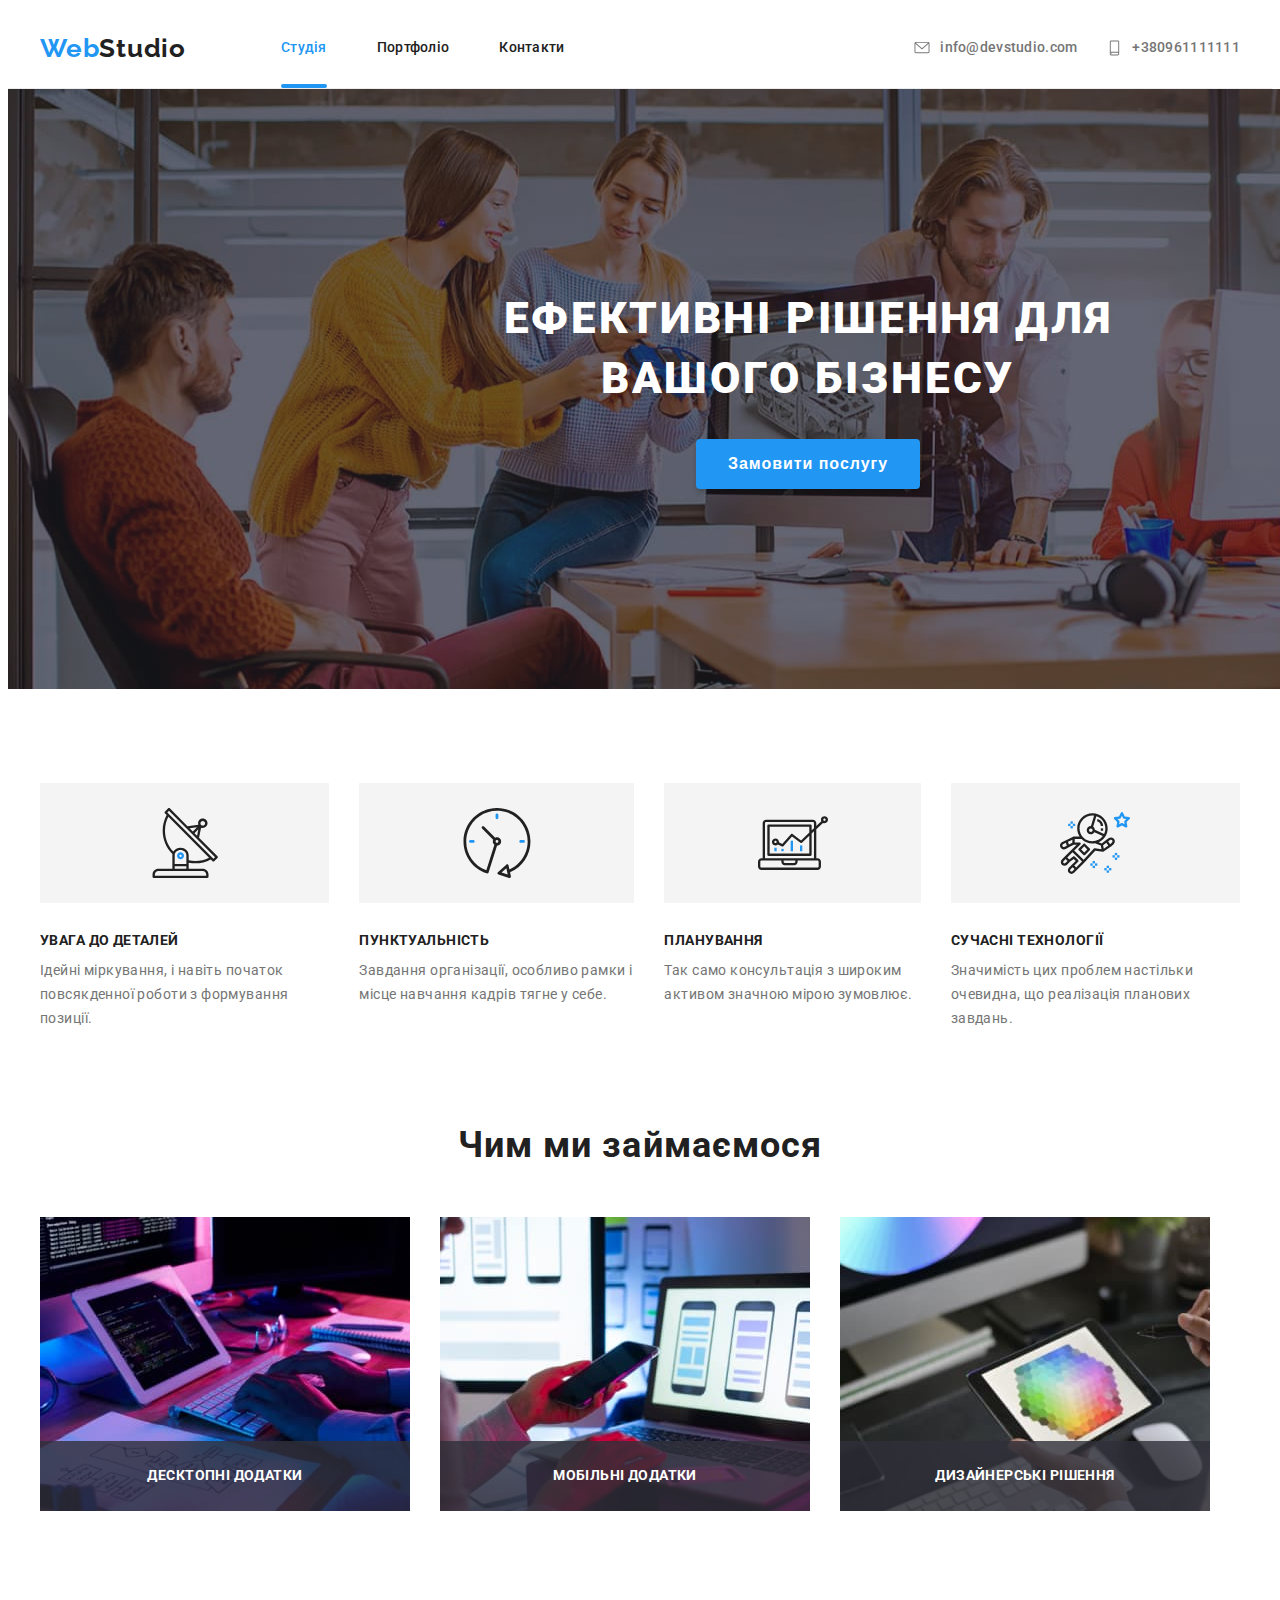
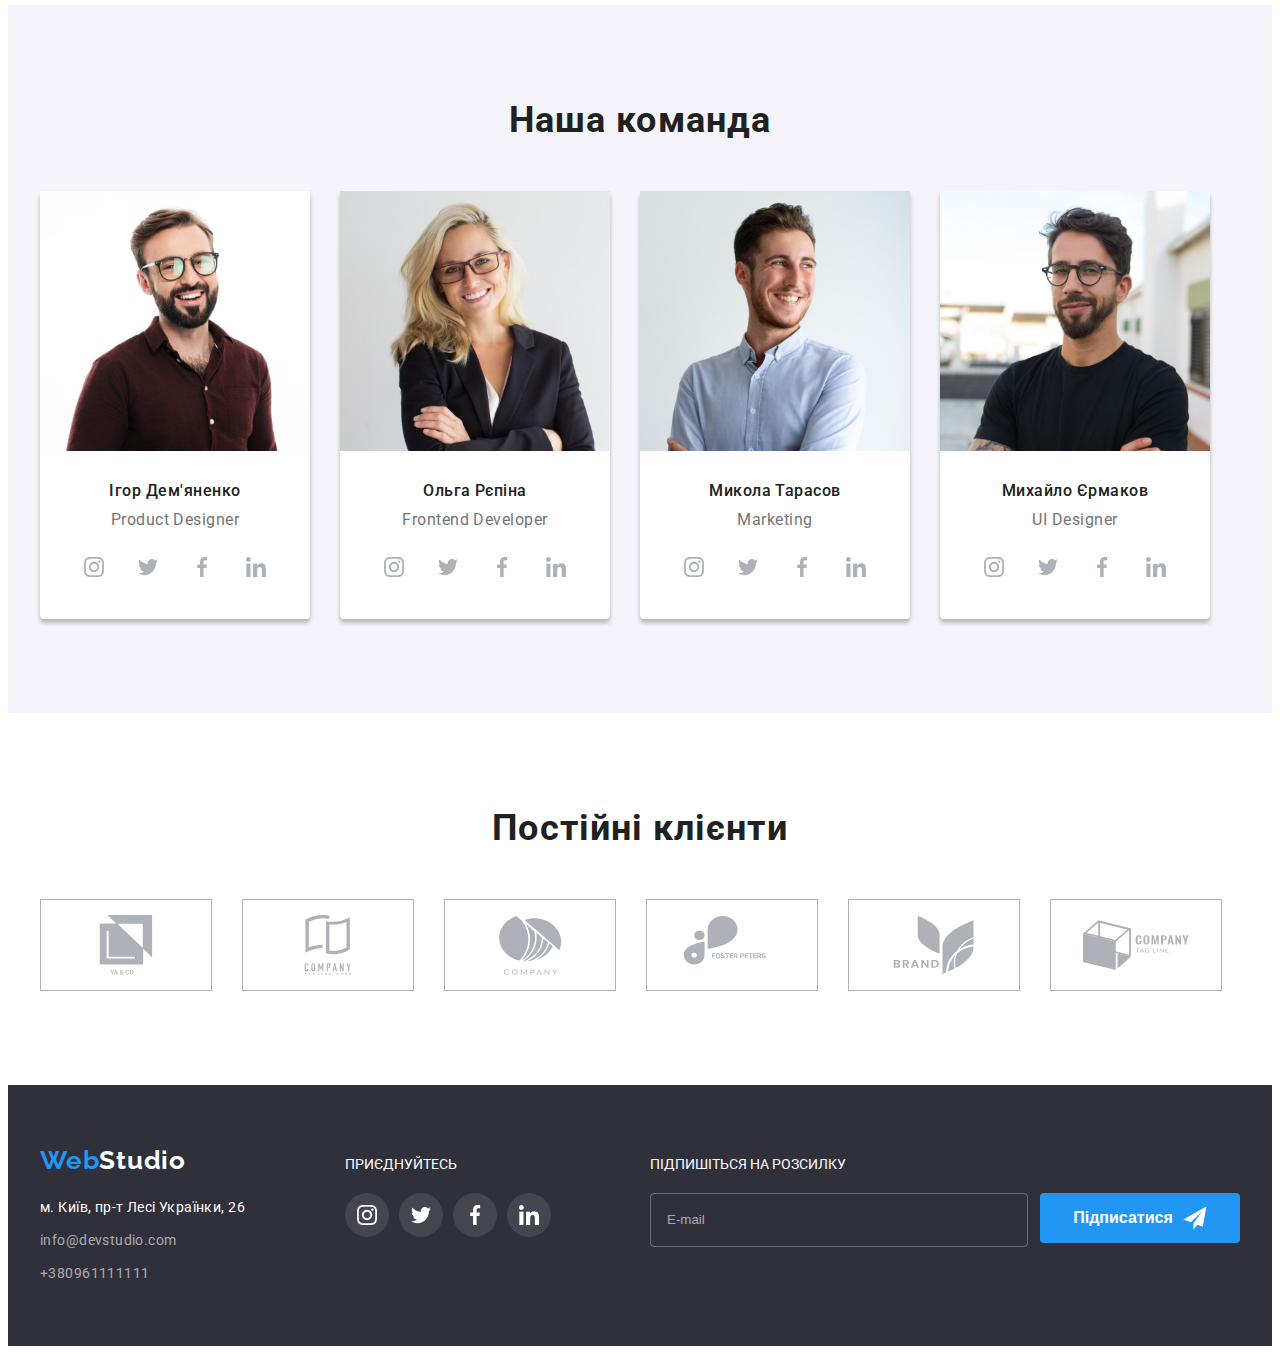
==== index.html @ 42d8f159 "+" ====
<!DOCTYPE html>
<html lang="uk">
<head>
    <meta charset="UTF-8">
    <meta http-equiv="X-UA-Compatible" content="IE=edge">
    <meta name="viewport" content="width=device-width, initial-scale=1.0">
    <title>WebStudio</title>
    <link href="https://fonts.googleapis.com/css2?family=Raleway:wght@700&family=Roboto:wght@400;500;700;900&display=swap" rel="stylesheet">
    <link rel="stylesheet" href="https://cdnjs.cloudflare.com/ajax/libs/modern-normalize/1.1.0/modern-normalize.min.css" integrity="sha512-wpPYUAdjBVSE4KJnH1VR1HeZfpl1ub8YT/NKx4PuQ5NmX2tKuGu6U/JRp5y+Y8XG2tV+wKQpNHVUX03MfMFn9Q==" crossorigin="anonymous" referrerpolicy="no-referrer" >
    <link rel="stylesheet" href="./css/styles.css">
</head>
<body>
    <header class="header">
        <div class="container header-container">
            <nav class="navigation">
                <a class="logo link" href="./index.html"> Web<span class="logo-black">Studio</span></a>
                <ul class="nav-list list">
                    <li class="nav-list-item"><a class="nav-list-link current link" href="">Студія</a></li>
                    <li class="nav-list-item"><a class="nav-list-link  link" href="./portfolio.html">Портфоліо</a></li>
                    <li class="nav-list-item"><a class="nav-list-link  link" href="">Контакти</a></li>
                </ul>
            </nav>
            <ul class="contacts list">
               <li class="contacts-list-item">
                  <a class="contacts-mail link" href="mailto:info@devstudio.com">
                    <svg class="contacts-list-icon" width="16" height="15" >
                      <use  href="./imges/symbol-defs.svg#envelope"></use>
                    </svg>
                info@devstudio.com</a>
               </li>
                <li class="contacts-list-item">
                  <a class="contacts-number link" href="tel:+380961111111">
                    <svg class="contacts-list-icon" width="15" height="16" >
                      <use  href="./imges/symbol-defs.svg#smartphone"></use>
                    </svg>
                    +380961111111
                  </a> 
                </li>
            </ul>
        </div>
    </header>
 <main>
    <section class="hero section">
        <div class="container">    
          <h1 class="main-title">Ефективні рішення для вашого бізнесу</h1>
          <button class="modal-btn" type="button" data-modal-open>Замовити послугу</button>
        </div>
    </section>
    <section class="attribute section">
        <div class="container">
            <h2 class="title visually-hidden">Особливості</h2>
            <ul class="attribute-list list">
             <li class="attribute-item">
              <div class="attribute-icon">
                <svg class="attribute-list-icon" width="70" height="70"  >
                  <use  href="./imges/symbol-defs.svg#group"></use>
                </svg>
              </div>
               <h3 class="attribute-title">УВАГА ДО ДЕТАЛЕЙ</h3> 
               <p class="attribute-text">Ідейні міркування, і навіть початок повсякденної роботи з формування позиції.</p>
             </li>
             <li class="attribute-item">
               <div class="attribute-icon">
                <svg class="attribute-list-icon" width="70" height="70">
                  <use  href="./imges/symbol-defs.svg#clock"></use>
                </svg>
               </div>
                <h3 class="attribute-title">ПУНКТУАЛЬНІСТЬ</h3>
                <p class="attribute-text">Завдання організації, особливо рамки і місце навчання кадрів тягне у себе.  </p>
             </li>
             <li class="attribute-item">
               <div class="attribute-icon">
                <svg class="attribute-list-icon" width="70" height="70">
                  <use  href="./imges/symbol-defs.svg#diagram"></use>
                </svg>
               </div>
                 <h3 class="attribute-title">ПЛАНУВАННЯ</h3>
                 <p class="attribute-text">Так само консультація з широким активом значною мірою зумовлює.</p>
             </li>
             <li class="attribute-item">
               <div class="attribute-icon">
                 <svg class="attribute-list-icon" width="70" height="70">
                   <use  href="./imges/symbol-defs.svg#astronaut"></use>
                 </svg>
               </div>
                 <h3 class="attribute-title">СУЧАСНІ ТЕХНОЛОГІЇ</h3>
                 <p class="attribute-text">Значимість цих проблем настільки очевидна, що реалізація планових завдань.</p>
             </li>
            </ul> 
        </div>
    </section>
    <section class="work section">
        <div class="container">
            <h2 class="section-title">Чим ми займаємося</h2>
          <ul class="work-list list">
             <li class="work-item">
                <div class="work-item-img">
                  <img src="./imges/about-img-1.jpg" alt="програмуваня" width="370">
                  <div class="work-name">
                    <p class="work-name-text">ДЕСКТОПНІ ДОДАТКИ</p>
                  </div>
                </div> 
              </li>
             <li class="work-item">
              <div class="work-item-img">
                <img src="./imges/about-img-2.jpg" alt="розробка додатку" width="370">
                <div class="work-name">
                  <p class="work-name-text">МОБІЛЬНІ ДОДАТКИ</p>
                </div>
              </div> 
             </li>
             <li class="work-item">
              <div class="work-item-img">
                <img src="./imges/about-img-3.jpg" alt="стилізація" width="370">
                <div class="work-name">
                  <p class="work-name-text">ДИЗАЙНЕРСЬКІ РІШЕННЯ</p>
                </div>
              </div> 
             </li>
          </ul>
        </div>
    </section>
    <section class="collectivity section">
        <div class="container">   
          <h2 class="section-title">Наша команда</h2>
          <ul class="collectivity-list list">
              <li class="collectivity-item">
                  <img src="./imges/team_card_1.jpg" alt="Ігор Дем'яненко" width="270">
                 <div class="collectivity-data">
                     <h3 class="collectivity-title">Ігор Дем'яненко</h3>
                     <p class="collectivity-text">Product Designer</p>
                     <ul class="social-list list">
                        <li class="social-list-item">
                          <a class="social-list-link" href="">
                            <svg class="social-list-icon" width="20" height="20">
                                <use  href="./imges/symbol-defs.svg#instagram"></use>
                            </svg>
                          </a>
                          </li>
                          <li class="social-list-item">
                             <a class="social-list-link" href="">
                              <svg class="social-list-icon" width="20" height="20">
                                  <use  href="./imges/symbol-defs.svg#twitter"></use>
                              </svg>
                             </a>
                          </li>
                          <li class="social-list-item">
                             <a class="social-list-link" href="">
                               <svg class="social-list-icon" width="20" height="20">
                                  <use  href="./imges/symbol-defs.svg#facebook"></use>
                               </svg>
                             </a>
                          </li>
                          <li class="social-list-item">
                            <a class="social-list-link" href="">
                              <svg class="social-list-icon" width="20" height="20">
                                  <use  href="./imges/symbol-defs.svg#linkedin"></use>
                              </svg>
                            </a>
                          </li>
                       </ul>   
                 </div>
              </li>
              <li class="collectivity-item">
                  <img src="./imges/team_card_2.jpg" alt="Ольга Рєпіна" width="270">
                  <div class="collectivity-data">
                     <h3 class="collectivity-title">Ольга Рєпіна</h3>
                     <p class="collectivity-text">Frontend Developer</p>
                     <ul class="social-list list">
                        <li class="social-list-item">
                          <a class="social-list-link" href="">
                            <svg class="social-list-icon" width="20" height="20">
                                <use  href="./imges/symbol-defs.svg#instagram"></use>
                            </svg>
                          </a>
                        </li>
                        <li class="social-list-item">
                            <a class="social-list-link" href="">
                              <svg class="social-list-icon" width="20" height="20">
                                  <use  href="./imges/symbol-defs.svg#twitter"></use>
                              </svg>
                            </a>
                          </li>
                          <li class="social-list-item">
                            <a class="social-list-link" href="">
                              <svg class="social-list-icon" width="20" height="20">
                                  <use  href="./imges/symbol-defs.svg#facebook"></use>
                              </svg>
                            </a>
                          </li>
                          <li class="social-list-item">
                            <a class="social-list-link" href="">
                              <svg class="social-list-icon" width="20" height="20">
                                  <use  href="./imges/symbol-defs.svg#linkedin"></use>
                              </svg>
                            </a>
                          </li>
                     </ul>
                  </div>
              </li>
              <li class="collectivity-item">
                  <img src="./imges/team_card_3.jpg" alt="Микола Тарасов" width="270">
                  <div class="collectivity-data">
                      <h3 class="collectivity-title">Микола Тарасов</h3>
                      <p class="collectivity-text">Marketing</p>
                      <ul class="social-list list">
                        <li class="social-list-item">
                          <a class="social-list-link" href="">
                            <svg class="social-list-icon" width="20" height="20">
                                <use  href="./imges/symbol-defs.svg#instagram"></use>
                            </svg>
                          </a>
                        </li>
                         <li class="social-list-item">
                            <a class="social-list-link" href="">
                              <svg class="social-list-icon" width="20" height="20">
                                  <use  href="./imges/symbol-defs.svg#twitter"></use>
                              </svg>
                            </a>
                         </li>
                          <li class="social-list-item">
                            <a class="social-list-link" href="">
                              <svg class="social-list-icon" width="20" height="20">
                                  <use  href="./imges/symbol-defs.svg#facebook"></use>
                              </svg>
                            </a>
                          </li>
                          <li class="social-list-item">
                            <a class="social-list-link" href="">
                              <svg class="social-list-icon" width="20" height="20">
                                  <use  href="./imges/symbol-defs.svg#linkedin"></use>
                              </svg>
                            </a>
                          </li>
                     </ul>
                  </div>
              </li>
              <li class="collectivity-item">
                  <img src="./imges/team_card_4.jpg" alt="Михайло Єрмаков" width="270">
                  <div class="collectivity-data">
                      <h3 class="collectivity-title">Михайло Єрмаков</h3>
                      <p class="collectivity-text">UI Designer</p>
                      <ul class="social-list list">
                        <li class="social-list-item">
                          <a class="social-list-link" href="">
                            <svg class="social-list-icon" width="20" height="20">
                                <use  href="./imges/symbol-defs.svg#instagram"></use>
                            </svg>
                          </a>
                        </li>
                        <li class="social-list-item">
                            <a class="social-list-link" href="">
                              <svg class="social-list-icon" width="20" height="20">
                                  <use  href="./imges/symbol-defs.svg#twitter"></use>
                              </svg>
                            </a>
                          </li>
                          <li class="social-list-item">
                            <a class="social-list-link" href="">
                              <svg class="social-list-icon" width="20" height="20">
                                  <use  href="./imges/symbol-defs.svg#facebook"></use>
                              </svg>
                            </a>
                          </li>
                          <li class="social-list-item">
                            <a class="social-list-link" href="">
                              <svg class="social-list-icon" width="20" height="20">
                                  <use  href="./imges/symbol-defs.svg#linkedin"></use>
                              </svg>
                            </a>
                          </li>
                     </ul>
                  </div>
              </li>
          </ul>
        </div>
    </section>
    <section class="compani section">
      <div class="container">
        <h2 class="section-title">Постійні клієнти</h2>
      <ul class="compani-list list">
        <li class="compani-list-item">
          <a class="compani-list-link" href="">
            <svg class="compani-list-icon" width="106" height="60"> 
              <use href="./imges/symbol-defs.svg#logo"></use>
            </svg>
          </a>
        </li>
        <li class="compani-list-item">
          <a class="compani-list-link" href="">
            <svg class="compani-list-icon"  width="106" height="60"">
              <use href="./imges/symbol-defs.svg#logo-1"></use>
            </svg>
          </a>
        </li>
        <li class="compani-list-item">
          <a class="compani-list-link" href="">
            <svg class="compani-list-icon"  width="106" height="60">
              <use href="./imges/symbol-defs.svg#logo-2"></use>
            </svg>
          </a>
        </li>
        <li class="compani-list-item">
          <a class="compani-list-link" href="">
            <svg class="compani-list-icon"  width="106" height="60">
              <use href="./imges/symbol-defs.svg#logo-3"></use>
            </svg>
          </a>
        </li>
        <li class="compani-list-item">
          <a class="compani-list-link" href="">
            <svg class="compani-list-icon"  width="106" height="60">
              <use href="./imges/symbol-defs.svg#logo-4"></use>
            </svg>
          </a>
        </li>
        <li class="compani-list-item">
          <a class="compani-list-link" href="">
            <svg class="compani-list-icon"  width="106" height="60">
              <use href="./imges/symbol-defs.svg#logo-5"></use>
            </svg>
          </a>
        </li>
      </ul>
      </div>
    </section>
 </main>
     <footer class="footer">
       <div class="container futer-info">
         <div class="footer-address">
            <a class="logo logo-footer link" href="./index.html">Web<span class="logo-white">Studio</span></a>
           <address class="address">
              <ul class="address-list list">
                <li class="nav-list-item-footer"><a class="address-list-link link" href="https://goo.gl/maps/DkGN3iH8CmDDAtgB7" target="_blank">м. Київ, пр-т Лесі Українки, 26</a></li>
                <li class="nav-list-item-footer"><a class="address-list-link mail link" href="mailto:info@devstudio.com">info@devstudio.com</a></li>
                <li class="nav-list-item-footer"><a class="address-list-link tel link" href="tel:+380961111111">+380961111111</a></li>
              </ul>
           </address>
         </div>
          <div class="footer-social">
           <p class="futer-title">ПРИЄДНУЙТЕСЬ</p>
           <ul class="footer-social-list list">
             <li class="footer-social-list-item">
               <a class="footer-social-list-link" href="">
                 <svg class="social-list-icon" width="20" height="20">
                     <use  href="./imges/symbol-defs.svg#instagram"></use>
                 </svg>
               </a>
             </li>
             <li class="footer-social-list-item">
                <a class="footer-social-list-link" href="">
                  <svg class="social-list-icon" width="20" height="20">
                      <use  href="./imges/symbol-defs.svg#twitter"></use>
                  </svg>
                </a>
              </li>
              <li class="footer-social-list-item">
                <a class="footer-social-list-link" href="">
                  <svg class="social-list-icon" width="20" height="20">
                      <use  href="./imges/symbol-defs.svg#facebook"></use>
                  </svg>
                </a>
              </li>
              <li class="footer-social-list-item">
                <a class="footer-social-list-link" href="">
                  <svg class="social-list-icon" width="20" height="20">
                      <use  href="./imges/symbol-defs.svg#linkedin"></use>
                  </svg>
                </a>
              </li>
           </ul>
         </div>
         <div>
          <form class="contact-form" >
            <p class="futer-title">ПІДПИШІТЬСЯ НА РОЗСИЛКУ</p>
            <div class="mail-contact">
              <label for="">
                <input class="mail-contact-form" type="email" name="mail" placeholder="E-mail">
              </label>
              <button type="submit" class="btn-submit">
                Підписатися
                <svg class="btn-submi-icon" width="24" height="24">
                  <use href="./imges/symbol-defs.svg#telegram"></use>
                </svg>
              </button>
            </div>
           </form>
         </div>
       </div>
     </footer>


     <div class="backdrop is-hidden " data-modal>
          <div class="modal">
            <form class="modal-form" >
              <p class="modal-form-title">Залиште свої дані, ми вам передзвонимо</p>
                <label class="form-failed">
                  <span class="name-input">Ім'я</span>
                  <span class="form-input-wraper">
                    <input type="tel" name="user_tel" class="form-input" required >
                    <svg class="form-icon" width="18" height="18">
                      <use href="./imges/symbol-defs.svg#icon-person-modal"></use>
                    </svg>
                  </span>
                </label>
                <label lass="form-failed">
                  <span class="name-input">Телефон</span>
                  <span class="form-input-wraper">
                    <input type="text" name="user_phone" class="form-input" required >
                    <svg class="form-icon" width="18" height="18">
                      <use href="./imges/symbol-defs.svg#icon-phone-modal"></use>
                    </svg>
                  </span>
                </label>
                <label lass="form-failed">
                  <span class="name-input">Пошта</span>
                  <span class="form-input-wraper">
                    <input type="email" name="user_mail" class="form-input" required>
                    <svg class="form-icon" width="18" height="18">
                      <use href="./imges/symbol-defs.svg#icon-email-modal" ></use>
                    </svg>
                  </span>
                </label>
              <label class="form-failed-textarea">
               <span class="name-input"> Коментар</span>
                <textarea name="user_messege" class="form_textarea" placeholder="Введіть текст"></textarea>
              </label>
              <div class="form-checkbox-wraper">
                <input type="checkbox" name="user_polici" class="form-checkbox visually-hidden" id="polici-checkbox" required> 
                <label for="polici-checkbox"  class="form-failed-checkbox">
                Погоджуюся з розсилкою та приймаю&nbsp<a href="">Умови договору</a>
               </label>
              </div>
              <button type="submit" class="form-submit-btn">Відправити</button>
              
            </form>
            <button type="button" class="modal-close-btn"  data-modal-close>
              <svg class="modal-close-icon" width="18" height="18">
                <use href="./imges/symbol-defs.svg#icon-close"></use>
              </svg>
            </button>
          </div>
     </div>

     <script src="./js/modal.js"></script>
</body>
</html>
---- css/styles.css ----
:root{
    --primari-font-family:"Roboto", sans-serif;
    --secondary-font-family:"Raleway", sans-serif;
    --accent-color:#2196F3;
    --text-color:#757575;
    --title-color:#212121;
    --secondary-color:#FFFFFF;
    --secondary-background-color:#2F303A;
    --primari-background-color:#F5F4F5;
    --social-color-icon:#AFB1B8;


}
.list{
list-style: none;
}
.link{
text-decoration: none;
}
h1,
h2,
h3,
p{
    margin-top: 0;
    margin-bottom: 0;
}
ul,
ol{
    margin-top: 0;
    margin-bottom: 0;
    padding-left: 0;
}
img{
    display: block;
}
.container{
    width: 1200px;
    padding-left: 15px;
    padding-right: 15px;
    margin-left: auto;
    margin-right: auto;

}
.visually-hidden {
    position: absolute;
    width: 1px;
    height: 1px;
    margin: -1px;
    border: 0;
    padding: 0;
    white-space: nowrap;
    clip-path: inset(100%);
    clip: rect(0 0 0 0);
    overflow: hidden;
  }
 
body{
    font-family:var(--primari-font-family);
    color: var(--title-color);
    border-color: var(--primari-background-color);
}
.section{
    padding-top: 94px;
    padding-bottom: 94px;
}
.section-title{
    margin-bottom: 50px;
}
.header{
    background-color: var(--secondary-color);
    border-bottom: 1px solid #ECECEC;
}
.header-container{
    display: flex;
    align-items: center;
}
.navigation{
    display: flex;
    align-items: center;
}
.logo { 
  margin-right: 95px; 
  font-family: var(--secondary-font-family);
  font-weight: 700;
  font-size: 26px;
  line-height: 1.19;

  letter-spacing: 0.03em;

  color:var(--accent-color);
}
.logo-black{
    color:var(--title-color);
}

.logo-white{
    color:var(--secondary-color);
}
.logo-footer{
    display: inline-block;
    margin-bottom: 20px;
    margin-right: 0px;
}
.nav-list{
    display: flex;
    align-items: center;
    
}
.nav-list-item:not(:last-child){
    margin-right: 50px;
}
.nav-list-item{
    position: relative;
}
.current::after{
    content: '';
    position: absolute;
    left: 0;
    bottom: 0;
    display: block;
    width: 100%;
    height: 4px;
    background-color: var(--accent-color);
    border-radius: 2px;
}



.nav-list-link{
  display: block;
  padding-top: 32px;
  padding-bottom: 32px;
  font-weight: 500;
  font-size: 14px;
  line-height: 1.14;
  letter-spacing: 0.02em;
  color:var(--title-color);

  transition:color 250ms cubic-bezier(0.4, 0, 0.2, 1) ;
}
.nav-list .nav-list-link.current{
    color: var(--accent-color);
}

.nav-list-link:hover,
.nav-list-link:focus{
    color: var(--accent-color);
}
.contacts{
    display: flex;
    margin-left: auto;
}
.contacts-list-item:not(:last-child) {
    margin-right: 30px;
}
.contacts-mail{
  display: flex;  
  font-weight: 500;
  font-size: 14px;
  line-height: 1.14;
  letter-spacing: 0.02em;
  fill: var(--text-color);
  color:var(--text-color);

  transition:color 250ms cubic-bezier(0.4, 0, 0.2, 1);
}
.contacts-mail:hover,
.contacts-mail:focus{
    color:var(--accent-color);
    fill: var(--accent-color);
}
.contacts-number{
 display: flex;
font-weight: 500;
font-size: 14px;
line-height: 1.14;
letter-spacing: 0.02em;
fill: var(--text-color);
color:var(--text-color);

transition:color 250ms cubic-bezier(0.4, 0, 0.2, 1);
}
.contacts-number:hover,
.contacts-number:focus{
    color:var(--accent-color);
    fill:var(--accent-color);
}

.contacts-list-icon{
    margin-right: 10px;
    transition:fill 250ms cubic-bezier(0.4, 0, 0.2, 1);
    
}
.hero{
    background-image:linear-gradient(
        rgba(47, 48, 58, 0.4),
        rgba(47, 48, 58, 0.4)
    ),
     url("../imges/hero.jpg") ;
    background-size: cover;
    padding-top: 200px;
    padding-bottom: 200px;
    margin-left: auto;
    margin-right: auto;
    width: 1600px;
    background-color: var(--secondary-background-color);
    text-align: center;
}
.main-title{
  margin-left: auto;
  margin-right: auto; 
  margin-bottom: 30px;
  width: 696px;
  font-weight: 900;
  font-size: 44px;
  line-height: 1.36;


 letter-spacing: 0.06em;
 text-transform: uppercase;

 color: var(--secondary-color);

}

.modal-btn{
min-width: 152px;
padding: 10px  32px;
border: 0px;

font-weight: 700;
font-size: 16px;
line-height: 1.88;

border-radius: 4px;
letter-spacing: 0.06em;
cursor: pointer;
box-shadow: 0px 4px 4px rgba(0, 0, 0, 0.15);
color: #FFFFFF;
background-color:var(--accent-color);

transition:background-color 250ms cubic-bezier(0.4, 0, 0.2, 1);
}
.modal-btn:hover,
.modal-btn:focus{
 background-color:#188CE8;
}
.title{
    visibility: hidden;
 
}
.attribute-icon{
    display: flex;
    justify-content: center;
    align-items: center;
    margin-bottom: 30px;
    height: 120px;
    background-color:var(--primari-background-color);
}

.attribute-list{
    display: flex;
    margin-left: -30px;
    margin-top: -30px;
}
.attribute-item{
    flex-basis: calc((100%-4*30)/4);
    margin-left: 30px;
    margin-top: 30px;
}

.attribute-title{
  margin-bottom: 10px;    
  font-family:var(--primari-font-family);
  font-weight: 700;
  font-size: 14px;
  line-height: 1.14;
  letter-spacing: 0.03em;
  text-transform: uppercase;

  color:var(--title-color);
}

.attribute-text{
font-family: var(--primari-font-family);
font-size: 14px;
line-height: 1.71;

letter-spacing: 0.03em;

color: var(--text-color);

}
.work{
    padding-top: 0px;
}
.work-list{
    display: flex;
    margin-left: -30px;
    margin-top: -30px;
}
.work-item{
    margin-left: 30px;
    margin-top: 30px; 
}
.work-item-img{
    position: relative;
    
}
.work-name{
    position: absolute;
    display: flex;
    justify-content: center;
    align-items: center;
    height: 70px;
    width: 100%;
    left: 0;
    bottom: 0;
   background-color:  rgba(47, 48, 58, 0.8);
    
}
.work-name-text{
  
 font-family:var(--primari-font-family);
 font-weight: 700;
 font-size: 14px;
 line-height: 1.14;
 text-align: center;
 letter-spacing: 0.03em;

 color:var(--secondary-color);
}
.collectivity{
    background-color:#F5F4FA;
}
.collectivity-list{
    display: flex;
    margin-left: -30px;
    margin-top: -30px;
}
.section-title{
font-family: var(--primari-font-family);
font-weight: 700;
font-size: 36px;
line-height: 1.17;
text-align: center;
letter-spacing: 0.03em;

color: var(--title-color);
}
.collectivity-item{
    margin-left: 30px;
    margin-top: 30px;
    background-color: var(--secondary-color);
    border-radius: 0px 0px 4px 4px;
    box-shadow: 0px 4px 4px 0px rgba(0,0,0,0.25);
}
.collectivity-title{
  margin-bottom: 10px;  
  font-family: var(--primari-font-family);
  font-weight: 500;
  font-size: 16px;
  line-height: 1.19;
  letter-spacing: 0.03em;
  color:var(--title-color);
}
.collectivity-text{
font-family: var(--primari-font-family);
font-size: 16px;
line-height: 1.19;
letter-spacing: 0.03em;
margin-bottom: 16px;

color:var(--text-color);
}
.collectivity-data{
    padding: 30px 32px 30px 32px;
    text-align: center;
    letter-spacing: 0.03em;

}
.compani-list{
    display: flex;
    margin-left: -30px;
    margin-top: -30px;
    
}

  .compani-list-item{
    margin-left: 30px;
    margin-top: 30px; 
   
  }
 
  .compani-list-link{
    display: flex;
    width: 170px;
    height: 90px;
    fill: var(--social-color-icon);
    border: 1px solid var(--social-color-icon);
    transition:border-color 250ms cubic-bezier(0.4, 0, 0.2, 1);
  }
  .compani-list-link:hover,
  .compani-list-link:focus{
    border-color: var(--accent-color);
  }
  .compani-list-icon{
    transition:fill 250ms cubic-bezier(0.4, 0, 0.2, 1);
  }

  .compani-list-link:hover,
  .compani-list-link:focus{
    fill: var(--accent-color);
  }
  .compani-list-link{
    display: flex;
    justify-content: center;
    align-items: center;
  }
  .social-list{
    display: flex;
    justify-content: space-between;
  }
  .social-list-link{
    display: flex;
    align-items: center;
    justify-content: center;
    width: 44px;
    height: 44px;
    border-radius: 50%;
    fill: var(--social-color-icon);

    transition:background-color 250ms cubic-bezier(0.4, 0, 0.2, 1);

  }
  .social-list-icon{
    
    transition:fill 250ms cubic-bezier(0.4, 0, 0.2, 1);
  }
  .social-list-link:hover,
  .social-list-link:focus{
   background-color:var(--accent-color) ; 
   fill: var(--secondary-color);
  }

.footer{
    padding-top: 60px;
    padding-bottom: 60px;
    background-color: var(--secondary-background-color);
}

.address-list-link{
font-family:var(--primari-font-family);
font-style: normal;
font-size: 14px;
line-height: 1.71;
letter-spacing: 0.03em;

color: var(--secondary-color);
}
.nav-list-item-footer:not(:last-child){
    margin-bottom: 9px;
}
.mail,
.tel{
   color:rgba(255, 255, 255, 60%) 
}
.futer-info{
    display: flex;
    align-items: baseline;
    justify-content: space-between;
}
.futer-title{
    margin-bottom: 20px;
    font-family: Roboto;
    font-style: bold;
    font-size: 14px;
    line-height: 1.14;

    letter-spacing: 3% ;
    color: var(--secondary-color);
}


.footer-social-list{
    display: flex;
    justify-content: space-between;
    margin-left: -10px;
    margin-top: -10px;
    
}
.footer-social-list-item{
    margin-left: 10px;
    margin-top: 10px;
    
}
.footer-social-list-link{
    display: flex;
    align-items: center;
    justify-content: center;
    width: 44px;
    height: 44px;
    border-radius: 50%;
    background-color:#44454E;
    fill: var(--secondary-color);
    transition: background-color 250ms cubic-bezier(0.4, 0, 0.2, 1); 
}

  .footer-social-list-link:hover,
  .footer-social-list-link:focus{
   background-color:var(--accent-color) ; 
}

  
.backdrop{
    position: fixed;
    top: 0;
    left: 0;
    width: 100%;
    height: 100%;
    background-color: rgba(0, 0, 0, 0.2);
    transform: translateY(0%);
    transition:  transform 250ms cubic-bezier(0.4, 0, 0.2, 1),visibility 250ms cubic-bezier(0.4, 0, 0.2, 1) ;
}

  
.backdrop.is-hidden{
    transform: translateY(100%);
    visibility: hidden;
    pointer-events: none;

}
 
.modal{
    
    position: absolute;
    padding: 40px;
    top: 50%;
    left: 50%;
    transform: translate(-50%, -50%);
   min-width: 528px;
   min-height: 580px;
   background-color: var(--secondary-color);
}

 
.modal-close-btn{
    display: flex;
    justify-content: center;
    align-items: center;
    position: absolute;
    top: 8px;
    right: 8px;
    width: 30px;
    height: 30px;
    border-radius: 50%;
    border: 1px solid #E5E5E5;
    background-color: transparent;
    padding: 0;
    cursor: pointer;
    transition:  fill 250ms cubic-bezier(0.4, 0, 0.2, 1);
}

.modal-close-btn:focus{
    outline: none;
    fill: var(--accent-color);
}


/*==============PORTFOLIO================*/
 
.projects{
    padding-top: 94px;
    padding-bottom: 94px;
}
.projects-list{
    display: flex;
    justify-content: center;
    margin-bottom:50px;
}
.projects-list-item:not(:last-child){
    margin-right: 8px;
}
.projects-list-button{
   padding: 6px  22px; 
   border-radius: 4px;
   border: 0;
   font-family: var(--primari-font-family);
   font-weight: 500;
   font-size: 16px;
   line-height: 1.62;
   text-align: center;   
   letter-spacing: 0.03em;
   cursor: pointer;
   color: var(--title-color);
   background-color: #F5F4FA;

   transition: color 250ms cubic-bezier(0.4, 0, 0.2, 1), background-color 250ms cubic-bezier(0.4, 0, 0.2, 1),box-shadow 250ms cubic-bezier(0.4, 0, 0.2, 1);
}

.new-pading{
    padding-left: 25px;
    padding-right: 25px;
}

.projects-list-button:hover,
.projects-list-button:focus{
  color: #FFFFFF;
  background-color: var(--accent-color);
  box-shadow: 0px 4px 4px 0px rgba(0,0,0,0.25);
}

.portfolio-list{
    display: flex;
    flex-wrap: wrap;
    margin-left: -30px;
    margin-top: -30px;
}

.portfolio-list-item{
    margin-left: 30px;
    margin-top: 30px;
}
.portfolio-list-link{
    display: block;
   
    transition: box-shadow 250ms cubic-bezier(0.4, 0, 0.2, 1);
}
.portfolio-list-link:hover,
.portfolio-list-link:focus{
  box-shadow: 0px 4px 4px 0px rgba(0,0,0,0.25); 
}
.portfolio-overlay{
    position: relative;
    overflow: hidden;
}
.portfolio-overlay-text{
    display: flex;
    justify-content: center;
    align-items: center;
   position: absolute;
   padding-left: 24px;
   padding-right: 24px;
   top: 0;
   left: 0;
   width: 100%;
   height: 100%;
   background-color: rgba(33, 150, 243, 0.9);
    
   transform: translateY(101%);
   transition: transform 250ms cubic-bezier(0.4, 0, 0.2, 1);
}
.portfolio-list-link:hover .portfolio-overlay-text{
    transform: translateY(0);
}
.portfolio-text{
   
    font-family: var(--primari-font-family);
    font-weight: 400;
    font-size: 18px;
    line-height: 1.5;

    letter-spacing: 0.03em;
    
    color: var(--secondary-color);
}
.portfolio-list-titel{
  margin-bottom: 4px;
  font-family: var(--primari-font-family);
  font-weight: 700;
  font-size: 18px;
  line-height: 2;

  letter-spacing: 0.06em;

  color: var(--title-color);
}
.portfolio-list-text{
  font-family: var(--primari-font-family);
  font-size: 16px;
  line-height: 1.88;

  letter-spacing: 0.03em;

  color:var(--text-color);

}
.portfolio-data{
    padding: 20px  24px;
    border: 1px solid #EEEEEE;
    border-top: 0px;
}


/*======================FORM==================*/
.mail-contact{
    display: flex;
    justify-content: center;
    
}

.mail-contact-form{
    padding-left: 16px;
    width: 358px;
    height: 50px;
    background-color: transparent;
    border: 1px solid
    rgba(255, 255, 255, 0.3);
    border-radius: 4px;
    color: var(--secondary-color);

}
 
.mail-contact-form::placeholder{
    color: rgba(255, 255, 255, 0.6);
}

.btn-submit{
    display: flex;
    justify-content: center;
    align-items: center;
    margin-left: 12px;
    width: 200px;
    height: 50px;
    cursor: pointer;
    font-weight: 700;
    font-size: 16px;
    line-height: 1.88;
    color: var(--secondary-color);
    background-color: var(--accent-color);
    border: none;
    border-radius: 4px;
    

} 
.btn-submi-icon{
    margin-left: 10px;
}


/*============FORM_MODAL============*/
 
.modal-form-title{
    margin-bottom: 16px;
    font-weight:700;
    font-size: 20px;
   line-height: 1.15;
   letter-spacing: 0.03em;
   color: var(--title-color);
   text-align: center;
}

.form-input{
    margin-bottom: 10px;
    padding-left: 42px;
    width: 100%;
    height: 40px;
    border: 1px solid rgba(33, 33, 33, 0.2);
    border-radius: 4px;
    transition: border-color 250ms cubic-bezier(0.4, 0, 0.2, 1);
}
 .form-input:focus{
    outline: none;
    border-color: var(--accent-color);
}


.name-input{ 
 font-size: 12px; 
 line-height: 1.7;

 letter-spacing: 0.01em;
 color: var(--text-color);
}
.form-input-wraper{
    position: relative;
    display: block;
    
}

.form-icon{
    position: absolute;
    top: 12px;
    left:12px;
    
    transition: fill 250ms cubic-bezier(0.4, 0, 0.2, 1);
}
.form-input:focus+.form-icon{
    fill: var(--accent-color);
}

.form_textarea{
    margin-bottom: 20px;
    padding: 12px 16px;
    width: 100%;
    height: 138px;
    border: 1px solid rgba(33, 33, 33, 0.2);
    border-radius: 4px;
    resize: none;
    
    transition: border-color 250ms cubic-bezier(0.4, 0, 0.2, 1);
}

.form_textarea:focus{
    outline: none;
    border-color: var(--accent-color);
}

.form_textarea::placeholder{
   font-weight: 400;
  font-size: 12px;
  line-height: 1.2;
   color: rgba(117, 117, 117, 0.5);
}
.form-failed-checkbox{
    display: flex;
    justify-content: center;
    align-items: center;
    font-weight: 400;
    font-size: 14px;
    line-height:  1.7px;
    color:var(--text-color);
                
}

.form-checkbox-wraper{
    margin-bottom: 30px;
}
 
.form-failed-checkbox::before{
    display: inline-block;
    content: "";
    width: 16px;
    height: 16px;
    border: 2px solid #212121;
    border-radius: 2px;
    cursor: pointer;
    margin-right: 6px;
   
    
}
.form-checkbox:checked+ .form-failed-checkbox::before{
   background-color: #2196F3;
   background-image: url(../imges/Vector.svg);
   background-repeat:no-repeat;
   background-position: 50% 50%;
   background-origin: border-box;
   border-color: #2196F3;;
}

.form-checkbox:focus+.form-failed-checkbox::before{
    outline: 2px solid #212121;
    border: #212121;

}

.form-submit-btn{
 display: block;
 margin: 0 auto;
 min-width: 152px;
 padding: 10px  32px;
  border: 0px;

 font-weight: 700;
 font-size: 16px;
 line-height: 1.88;

 border-radius: 4px;
 letter-spacing: 0.06em;
 cursor: pointer;
 box-shadow: 0px 4px 4px rgba(0, 0, 0, 0.15);
 color: #FFFFFF;
 background-color:var(--accent-color);

 transition:background-color 250ms cubic-bezier(0.4, 0, 0.2, 1);

}

.form-submit-btn:hover,
.form-submit-btn:focus{
 background-color:#188CE8;
}
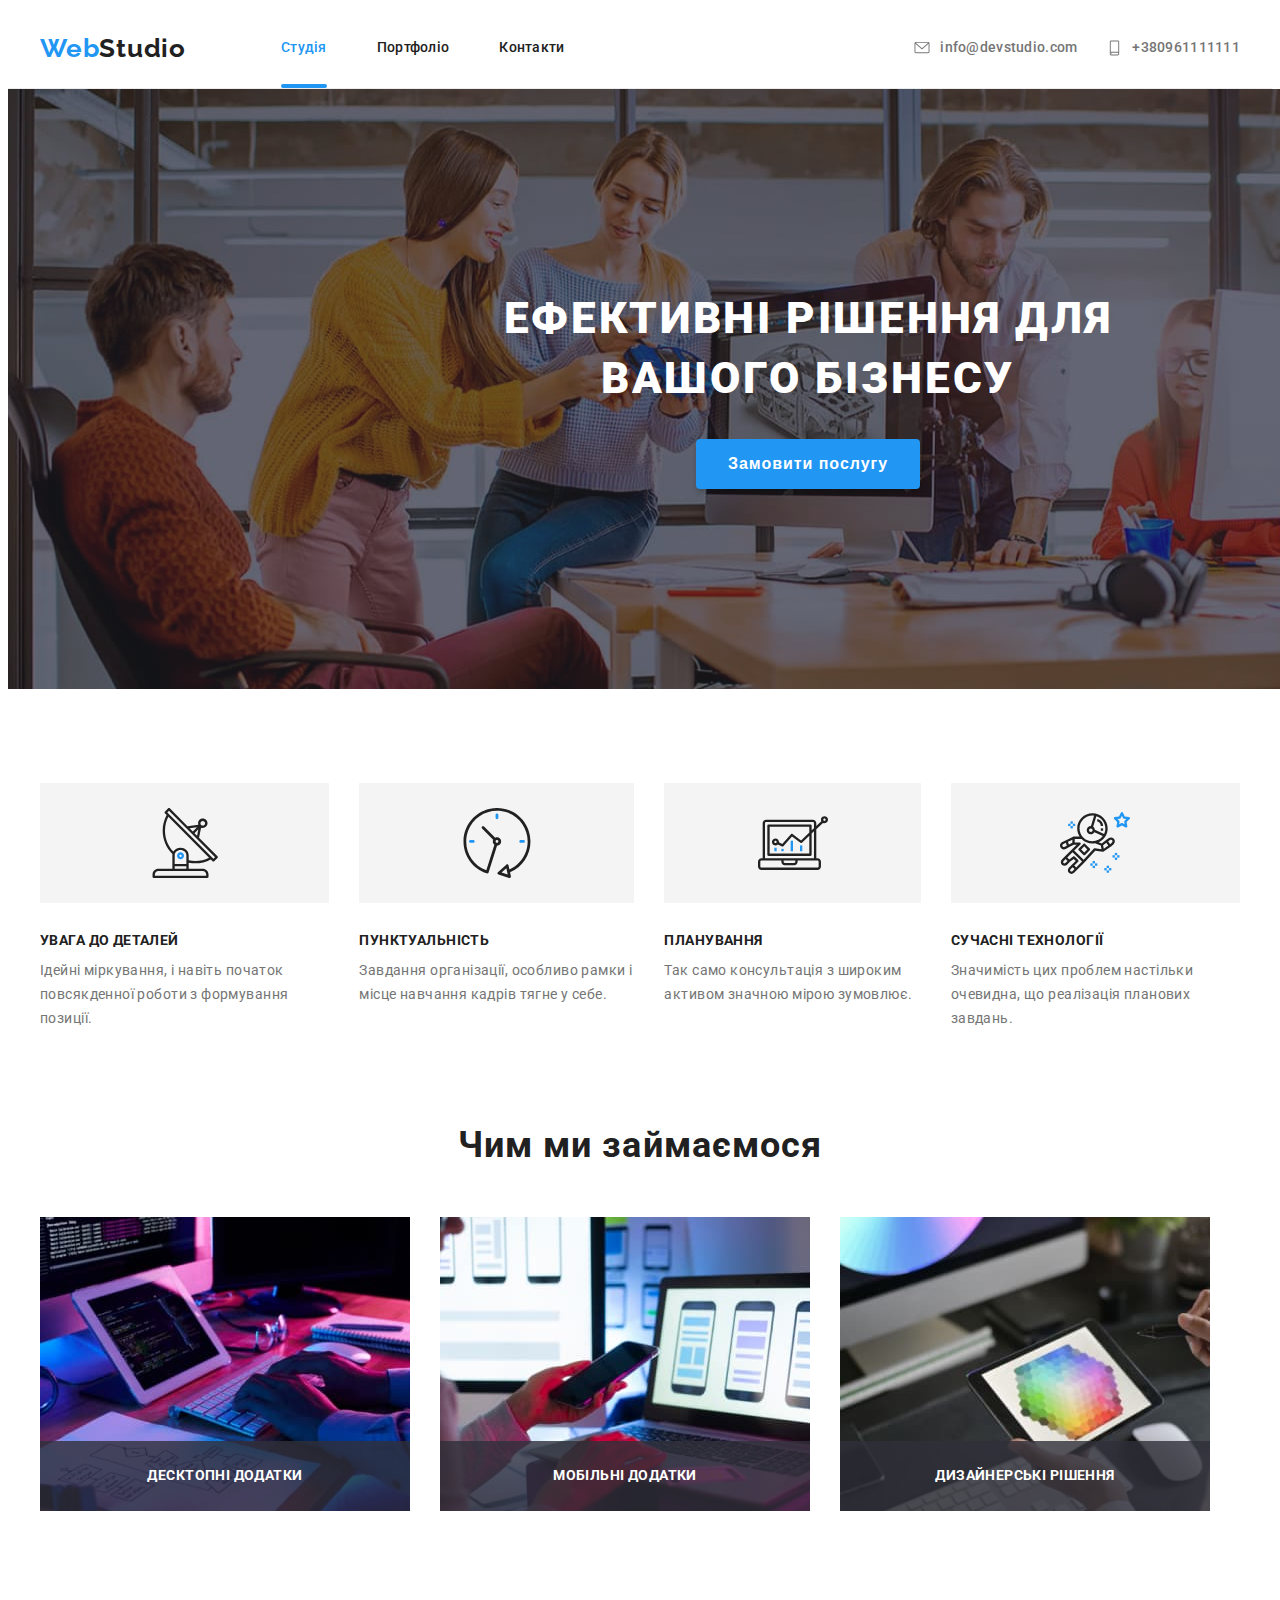
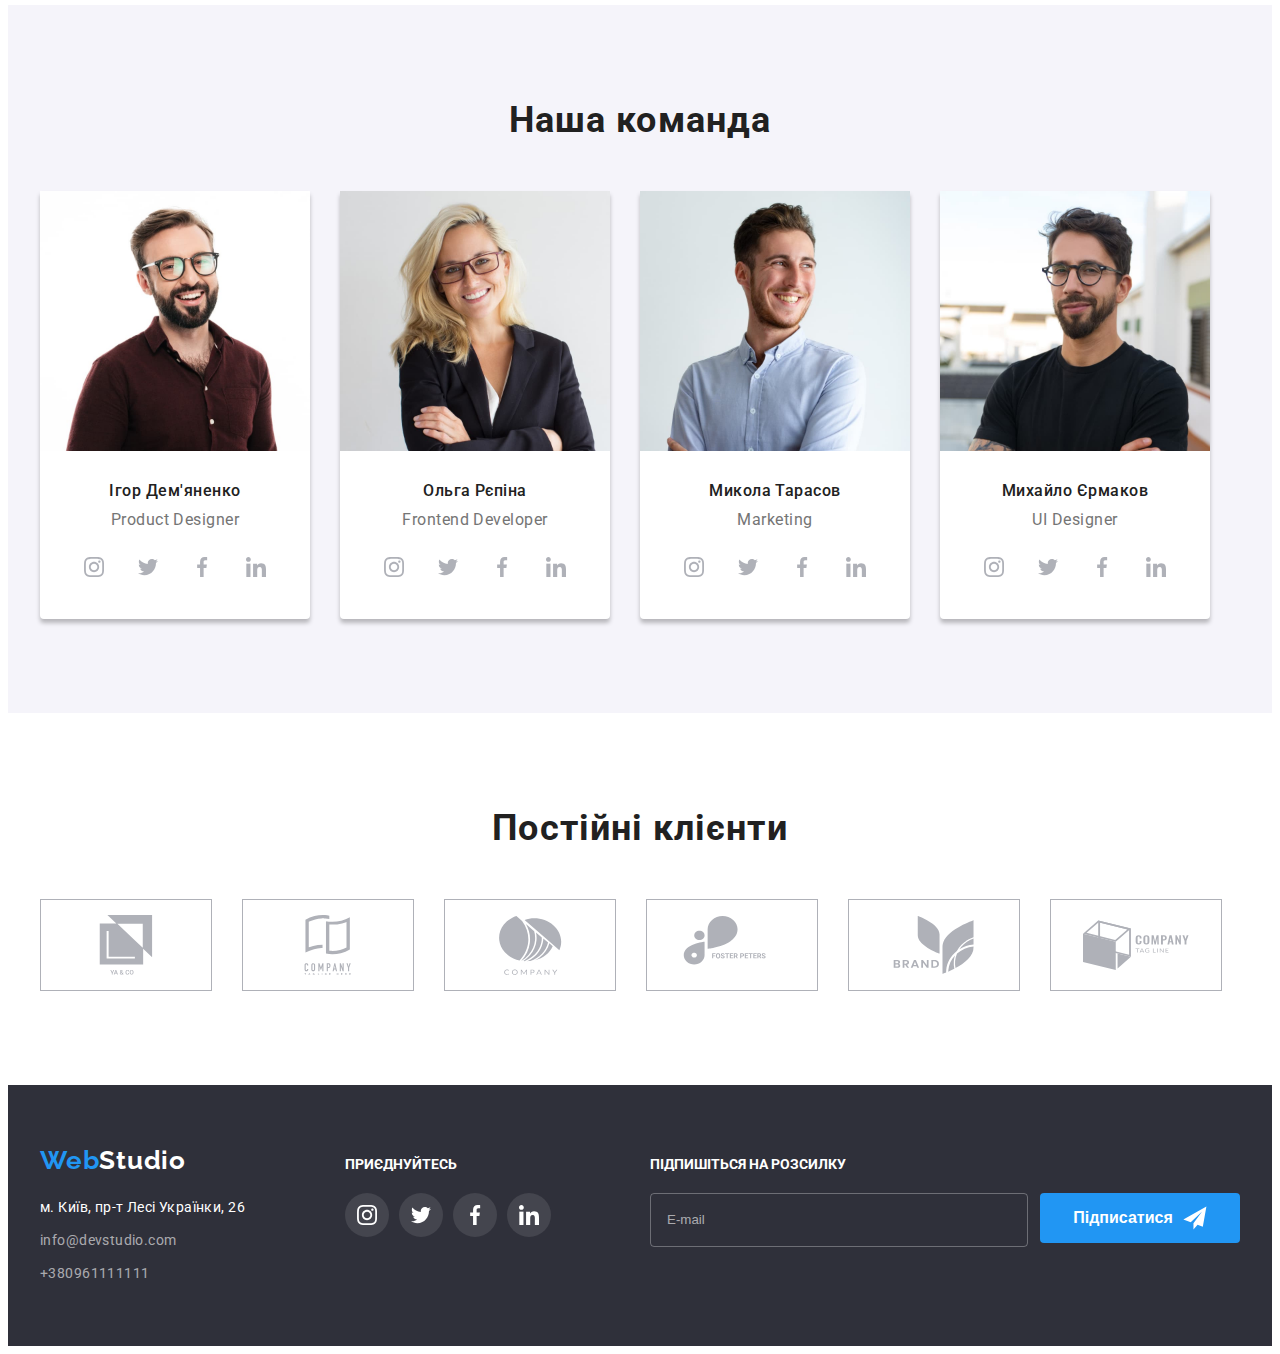
==== commit 63ebfef8: "20.02.23" ====
--- a/index.html
+++ b/index.html
@@ -288,7 +288,7 @@
         </li>
         <li class="compani-list-item">
           <a class="compani-list-link" href="">
-            <svg class="compani-list-icon"  width="106" height="60"">
+            <svg class="compani-list-icon"  width="106" height="60">
               <use href="./imges/symbol-defs.svg#logo-1"></use>
             </svg>
           </a>
@@ -374,9 +374,7 @@
           <form class="contact-form" >
             <p class="futer-title">ПІДПИШІТЬСЯ НА РОЗСИЛКУ</p>
             <div class="mail-contact">
-              <label for="">
                 <input class="mail-contact-form" type="email" name="mail" placeholder="E-mail">
-              </label>
               <button type="submit" class="btn-submit">
                 Підписатися
                 <svg class="btn-submi-icon" width="24" height="24">
@@ -403,7 +401,7 @@
                     </svg>
                   </span>
                 </label>
-                <label lass="form-failed">
+                <label class="form-failed">
                   <span class="name-input">Телефон</span>
                   <span class="form-input-wraper">
                     <input type="text" name="user_phone" class="form-input" required >
@@ -412,7 +410,7 @@
                     </svg>
                   </span>
                 </label>
-                <label lass="form-failed">
+                <label class="form-failed">
                   <span class="name-input">Пошта</span>
                   <span class="form-input-wraper">
                     <input type="email" name="user_mail" class="form-input" required>
@@ -428,7 +426,7 @@
               <div class="form-checkbox-wraper">
                 <input type="checkbox" name="user_polici" class="form-checkbox visually-hidden" id="polici-checkbox" required> 
                 <label for="polici-checkbox"  class="form-failed-checkbox">
-                Погоджуюся з розсилкою та приймаю&nbsp<a href="">Умови договору</a>
+                Погоджуюся з розсилкою та приймаю&nbsp;<a  class="form-failed-link" href="">Умови договору</a>
                </label>
               </div>
               <button type="submit" class="form-submit-btn">Відправити</button>
--- a/css/styles.css
+++ b/css/styles.css
@@ -473,6 +473,7 @@
 .futer-title{
     margin-bottom: 20px;
     font-family: Roboto;
+    font-weight:700;
     font-style: bold;
     font-size: 14px;
     line-height: 1.14;
@@ -538,8 +539,8 @@
     top: 50%;
     left: 50%;
     transform: translate(-50%, -50%);
-   min-width: 528px;
-   min-height: 580px;
+    width: 528px;
+    height: 580px;
    background-color: var(--secondary-color);
 }
 
@@ -561,6 +562,7 @@
     transition:  fill 250ms cubic-bezier(0.4, 0, 0.2, 1);
 }
 
+.modal-close-btn:hover,
 .modal-close-btn:focus{
     outline: none;
     fill: var(--accent-color);
@@ -744,10 +746,13 @@
     margin-bottom: 16px;
     font-weight:700;
     font-size: 20px;
-   line-height: 1.15;
    letter-spacing: 0.03em;
    color: var(--title-color);
    text-align: center;
+}
+  
+.form-failed{
+    display: block;
 }
 
 .form-input{
@@ -766,9 +771,9 @@
 
 
 .name-input{ 
+    display: block;
  font-size: 12px; 
- line-height: 1.7;
-
+ line-height: 1.17;
  letter-spacing: 0.01em;
  color: var(--text-color);
 }
@@ -793,7 +798,7 @@
     margin-bottom: 20px;
     padding: 12px 16px;
     width: 100%;
-    height: 138px;
+    height: 120px;
     border: 1px solid rgba(33, 33, 33, 0.2);
     border-radius: 4px;
     resize: none;
@@ -809,19 +814,26 @@
 .form_textarea::placeholder{
    font-weight: 400;
   font-size: 12px;
-  line-height: 1.2;
    color: rgba(117, 117, 117, 0.5);
 }
 .form-failed-checkbox{
     display: flex;
     justify-content: center;
     align-items: center;
+    font-family: var(--primari-font-family);
     font-weight: 400;
     font-size: 14px;
-    line-height:  1.7px;
+    line-height: 1.7;
     color:var(--text-color);
                 
 }
+
+
+.form-failed-link{
+
+    color: var(--accent-color);
+} 
+
 
 .form-checkbox-wraper{
     margin-bottom: 30px;
@@ -879,4 +891,5 @@
 .form-submit-btn:hover,
 .form-submit-btn:focus{
  background-color:#188CE8;
-}+}
+
